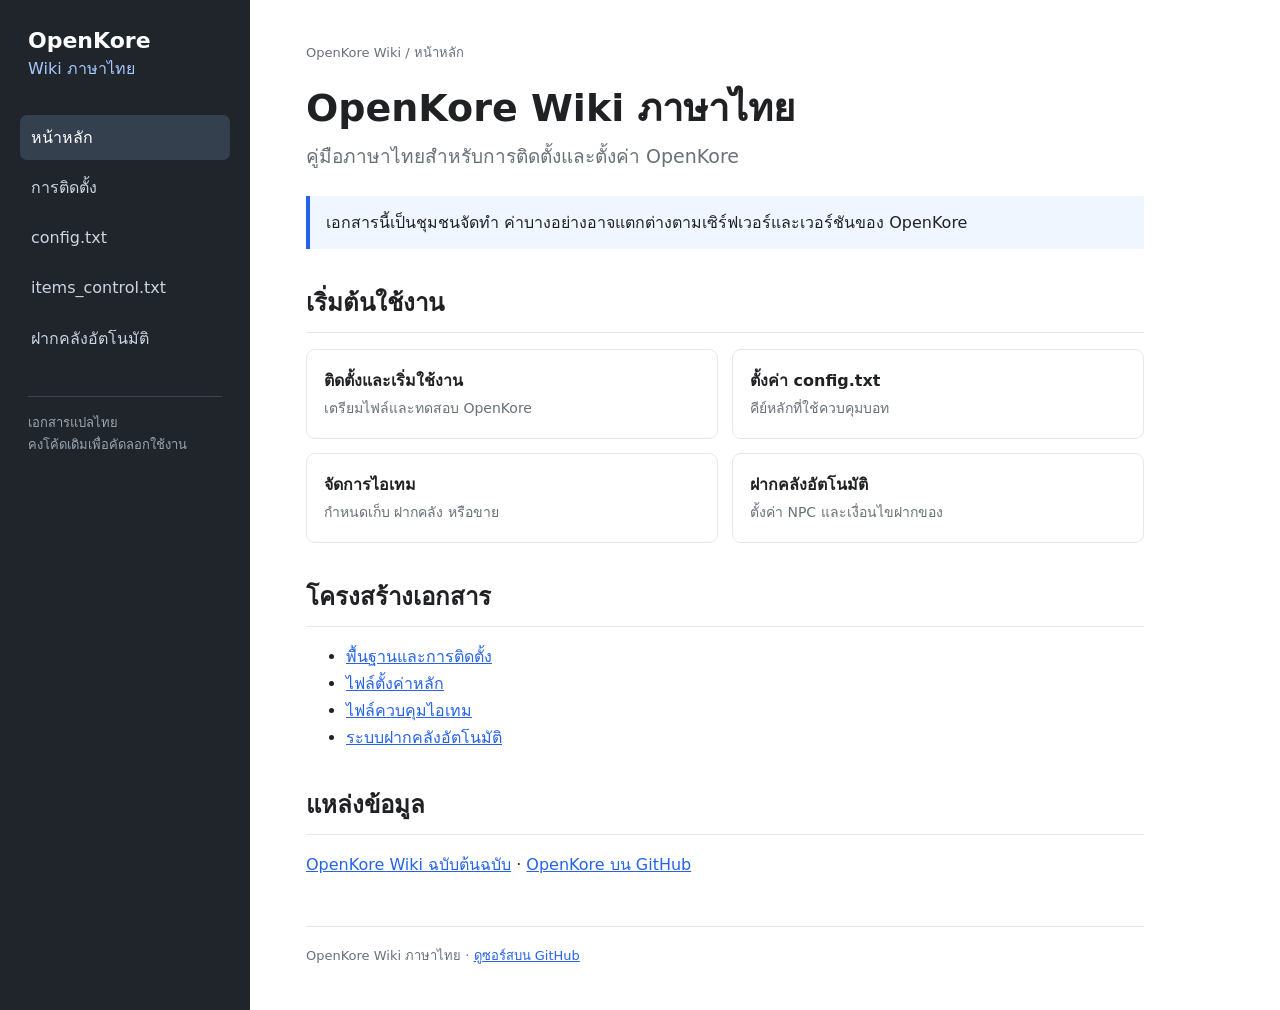
==== index.html @ 5b3c2d55 "Create Thai OpenKore wiki" ====
<!doctype html>
<html lang="th">
<head>
  <meta charset="utf-8">
  <meta name="viewport" content="width=device-width, initial-scale=1">
  <title>OpenKore Wiki ภาษาไทย</title>
  <link rel="stylesheet" href="wiki/style.css">
</head>
<body>
  <div class="layout">
    <aside class="sidebar">
      <a class="brand" href="index.html">OpenKore<br><span>Wiki ภาษาไทย</span></a>
      <nav>
        <a class="active" href="index.html">หน้าหลัก</a>
        <a href="wiki/install.html">การติดตั้ง</a>
        <a href="wiki/config.html">config.txt</a>
        <a href="wiki/items-control.html">items_control.txt</a>
        <a href="wiki/storage-auto.html">ฝากคลังอัตโนมัติ</a>
      </nav>
      <div class="side-note">เอกสารแปลไทย<br>คงโค้ดเดิมเพื่อคัดลอกใช้งาน</div>
    </aside>
    <main class="content">
      <div class="crumb">OpenKore Wiki / หน้าหลัก</div>
      <h1>OpenKore Wiki ภาษาไทย</h1>
      <p class="lead">คู่มือภาษาไทยสำหรับการติดตั้งและตั้งค่า OpenKore</p>
      <div class="notice">เอกสารนี้เป็นชุมชนจัดทำ ค่าบางอย่างอาจแตกต่างตามเซิร์ฟเวอร์และเวอร์ชันของ OpenKore</div>
      <h2>เริ่มต้นใช้งาน</h2>
      <div class="cards">
        <a href="wiki/install.html"><strong>ติดตั้งและเริ่มใช้งาน</strong><span>เตรียมไฟล์และทดสอบ OpenKore</span></a>
        <a href="wiki/config.html"><strong>ตั้งค่า config.txt</strong><span>คีย์หลักที่ใช้ควบคุมบอท</span></a>
        <a href="wiki/items-control.html"><strong>จัดการไอเทม</strong><span>กำหนดเก็บ ฝากคลัง หรือขาย</span></a>
        <a href="wiki/storage-auto.html"><strong>ฝากคลังอัตโนมัติ</strong><span>ตั้งค่า NPC และเงื่อนไขฝากของ</span></a>
      </div>
      <h2>โครงสร้างเอกสาร</h2>
      <ul>
        <li><a href="wiki/install.html">พื้นฐานและการติดตั้ง</a></li>
        <li><a href="wiki/config.html">ไฟล์ตั้งค่าหลัก</a></li>
        <li><a href="wiki/items-control.html">ไฟล์ควบคุมไอเทม</a></li>
        <li><a href="wiki/storage-auto.html">ระบบฝากคลังอัตโนมัติ</a></li>
      </ul>
      <h2>แหล่งข้อมูล</h2>
      <p><a href="https://www.openkore.com/wiki/">OpenKore Wiki ฉบับต้นฉบับ</a> · <a href="https://github.com/OpenKore/openkore">OpenKore บน GitHub</a></p>
      <footer>OpenKore Wiki ภาษาไทย · <a href="https://github.com/SuperCodeTH/openkore-wiki-th">ดูซอร์สบน GitHub</a></footer>
    </main>
  </div>
</body>
</html>
---- wiki/style.css ----
:root{--ink:#202124;--muted:#687078;--line:#e5e7eb;--blue:#2563eb;--soft:#f6f8fb;--side:#20252b}
*{box-sizing:border-box}body{margin:0;color:var(--ink);font:16px/1.7 system-ui,-apple-system,"Segoe UI",sans-serif;background:#fff}.layout{display:flex;min-height:100vh}.sidebar{width:250px;background:var(--side);color:#eef2f7;padding:28px 20px;flex:0 0 250px}.brand{display:block;color:#fff;text-decoration:none;font-size:22px;font-weight:750;line-height:1.2;margin:0 8px 34px}.brand span{color:#a9c7ff;font-size:16px;font-weight:500}.sidebar nav{display:grid;gap:5px}.sidebar nav a{color:#cbd5e1;text-decoration:none;padding:9px 11px;border-radius:7px}.sidebar nav a:hover,.sidebar nav a.active{background:#34404d;color:#fff}.side-note{border-top:1px solid #3b4652;margin:35px 8px 0;padding-top:15px;color:#9aa6b2;font-size:13px}.content{max-width:950px;width:100%;padding:42px 56px}.crumb{color:var(--muted);font-size:13px;margin-bottom:22px}h1{font-size:38px;line-height:1.2;margin:0 0 8px}h2{font-size:24px;border-bottom:1px solid var(--line);padding-bottom:8px;margin:34px 0 16px}.lead{font-size:19px;color:var(--muted);margin-top:0}.notice{background:#eff6ff;border-left:4px solid var(--blue);padding:13px 16px;margin:24px 0}.cards{display:grid;grid-template-columns:repeat(2,minmax(0,1fr));gap:14px}.cards a{display:grid;gap:3px;border:1px solid var(--line);border-radius:9px;padding:17px;color:var(--ink);text-decoration:none}.cards a:hover{border-color:#9bb8f8;box-shadow:0 3px 12px #1d4ed80f}.cards span{color:var(--muted);font-size:14px}a{color:var(--blue)}code,pre{font-family:ui-monospace,SFMono-Regular,Consolas,monospace}pre{background:#17202b;color:#e6edf3;border-radius:8px;padding:16px;overflow:auto;line-height:1.55}table{border-collapse:collapse;width:100%;margin:14px 0}th,td{border:1px solid var(--line);padding:9px 11px;text-align:left;vertical-align:top}th{background:var(--soft)}footer{border-top:1px solid var(--line);margin-top:48px;padding-top:18px;color:var(--muted);font-size:13px}@media(max-width:720px){.layout{display:block}.sidebar{width:auto}.content{padding:28px 20px}.cards{grid-template-columns:1fr}h1{font-size:30px}}
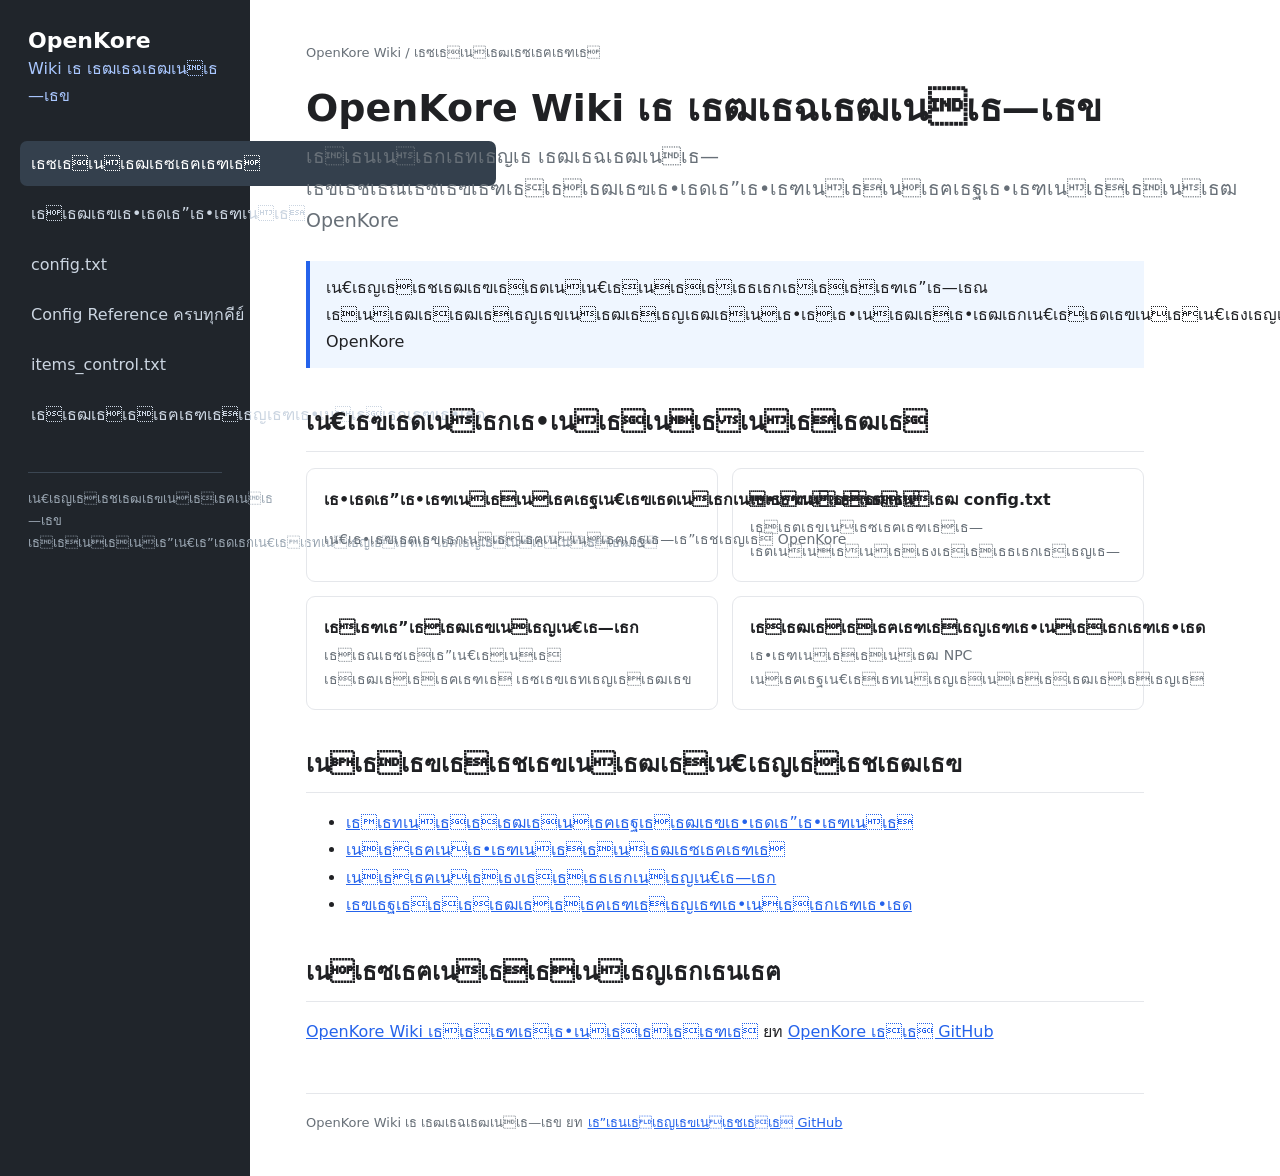
==== commit ad07fbca: "Add complete Thai config reference" ====
--- a/index.html
+++ b/index.html
@@ -1,47 +1,50 @@
-<!doctype html>
+﻿<!doctype html>
 <html lang="th">
 <head>
   <meta charset="utf-8">
   <meta name="viewport" content="width=device-width, initial-scale=1">
-  <title>OpenKore Wiki ภาษาไทย</title>
+  <title>OpenKore Wiki เธ เธฒเธฉเธฒเนเธ—เธข</title>
   <link rel="stylesheet" href="wiki/style.css">
 </head>
 <body>
   <div class="layout">
     <aside class="sidebar">
-      <a class="brand" href="index.html">OpenKore<br><span>Wiki ภาษาไทย</span></a>
+      <a class="brand" href="index.html">OpenKore<br><span>Wiki เธ เธฒเธฉเธฒเนเธ—เธข</span></a>
       <nav>
-        <a class="active" href="index.html">หน้าหลัก</a>
-        <a href="wiki/install.html">การติดตั้ง</a>
+        <a class="active" href="index.html">เธซเธเนเธฒเธซเธฅเธฑเธ</a>
+        <a href="wiki/install.html">เธเธฒเธฃเธ•เธดเธ”เธ•เธฑเนเธ</a>
         <a href="wiki/config.html">config.txt</a>
+        <a href="wiki/config-reference.html">Config Reference ครบทุกคีย์</a>
         <a href="wiki/items-control.html">items_control.txt</a>
-        <a href="wiki/storage-auto.html">ฝากคลังอัตโนมัติ</a>
+        <a href="wiki/storage-auto.html">เธเธฒเธเธเธฅเธฑเธเธญเธฑเธ•เนเธเธกเธฑเธ•เธด</a>
       </nav>
-      <div class="side-note">เอกสารแปลไทย<br>คงโค้ดเดิมเพื่อคัดลอกใช้งาน</div>
+      <div class="side-note">เน€เธญเธเธชเธฒเธฃเนเธเธฅเนเธ—เธข<br>เธเธเนเธเนเธ”เน€เธ”เธดเธกเน€เธเธทเนเธญเธเธฑเธ”เธฅเธญเธเนเธเนเธเธฒเธ</div>
     </aside>
     <main class="content">
-      <div class="crumb">OpenKore Wiki / หน้าหลัก</div>
-      <h1>OpenKore Wiki ภาษาไทย</h1>
-      <p class="lead">คู่มือภาษาไทยสำหรับการติดตั้งและตั้งค่า OpenKore</p>
-      <div class="notice">เอกสารนี้เป็นชุมชนจัดทำ ค่าบางอย่างอาจแตกต่างตามเซิร์ฟเวอร์และเวอร์ชันของ OpenKore</div>
-      <h2>เริ่มต้นใช้งาน</h2>
+      <div class="crumb">OpenKore Wiki / เธซเธเนเธฒเธซเธฅเธฑเธ</div>
+      <h1>OpenKore Wiki เธ เธฒเธฉเธฒเนเธ—เธข</h1>
+      <p class="lead">เธเธนเนเธกเธทเธญเธ เธฒเธฉเธฒเนเธ—เธขเธชเธณเธซเธฃเธฑเธเธเธฒเธฃเธ•เธดเธ”เธ•เธฑเนเธเนเธฅเธฐเธ•เธฑเนเธเธเนเธฒ OpenKore</p>
+      <div class="notice">เน€เธญเธเธชเธฒเธฃเธเธตเนเน€เธเนเธเธเธธเธกเธเธเธเธฑเธ”เธ—เธณ เธเนเธฒเธเธฒเธเธญเธขเนเธฒเธเธญเธฒเธเนเธ•เธเธ•เนเธฒเธเธ•เธฒเธกเน€เธเธดเธฃเนเธเน€เธงเธญเธฃเนเนเธฅเธฐเน€เธงเธญเธฃเนเธเธฑเธเธเธญเธ OpenKore</div>
+      <h2>เน€เธฃเธดเนเธกเธ•เนเธเนเธเนเธเธฒเธ</h2>
       <div class="cards">
-        <a href="wiki/install.html"><strong>ติดตั้งและเริ่มใช้งาน</strong><span>เตรียมไฟล์และทดสอบ OpenKore</span></a>
-        <a href="wiki/config.html"><strong>ตั้งค่า config.txt</strong><span>คีย์หลักที่ใช้ควบคุมบอท</span></a>
-        <a href="wiki/items-control.html"><strong>จัดการไอเทม</strong><span>กำหนดเก็บ ฝากคลัง หรือขาย</span></a>
-        <a href="wiki/storage-auto.html"><strong>ฝากคลังอัตโนมัติ</strong><span>ตั้งค่า NPC และเงื่อนไขฝากของ</span></a>
+        <a href="wiki/install.html"><strong>เธ•เธดเธ”เธ•เธฑเนเธเนเธฅเธฐเน€เธฃเธดเนเธกเนเธเนเธเธฒเธ</strong><span>เน€เธ•เธฃเธตเธขเธกเนเธเธฅเนเนเธฅเธฐเธ—เธ”เธชเธญเธ OpenKore</span></a>
+        <a href="wiki/config.html"><strong>เธ•เธฑเนเธเธเนเธฒ config.txt</strong><span>เธเธตเธขเนเธซเธฅเธฑเธเธ—เธตเนเนเธเนเธเธงเธเธเธธเธกเธเธญเธ—</span></a>
+        <a href="wiki/items-control.html"><strong>เธเธฑเธ”เธเธฒเธฃเนเธญเน€เธ—เธก</strong><span>เธเธณเธซเธเธ”เน€เธเนเธ เธเธฒเธเธเธฅเธฑเธ เธซเธฃเธทเธญเธเธฒเธข</span></a>
+        <a href="wiki/storage-auto.html"><strong>เธเธฒเธเธเธฅเธฑเธเธญเธฑเธ•เนเธเธกเธฑเธ•เธด</strong><span>เธ•เธฑเนเธเธเนเธฒ NPC เนเธฅเธฐเน€เธเธทเนเธญเธเนเธเธเธฒเธเธเธญเธ</span></a>
       </div>
-      <h2>โครงสร้างเอกสาร</h2>
+      <h2>เนเธเธฃเธเธชเธฃเนเธฒเธเน€เธญเธเธชเธฒเธฃ</h2>
       <ul>
-        <li><a href="wiki/install.html">พื้นฐานและการติดตั้ง</a></li>
-        <li><a href="wiki/config.html">ไฟล์ตั้งค่าหลัก</a></li>
-        <li><a href="wiki/items-control.html">ไฟล์ควบคุมไอเทม</a></li>
-        <li><a href="wiki/storage-auto.html">ระบบฝากคลังอัตโนมัติ</a></li>
+        <li><a href="wiki/install.html">เธเธทเนเธเธเธฒเธเนเธฅเธฐเธเธฒเธฃเธ•เธดเธ”เธ•เธฑเนเธ</a></li>
+        <li><a href="wiki/config.html">เนเธเธฅเนเธ•เธฑเนเธเธเนเธฒเธซเธฅเธฑเธ</a></li>
+        <li><a href="wiki/items-control.html">เนเธเธฅเนเธเธงเธเธเธธเธกเนเธญเน€เธ—เธก</a></li>
+        <li><a href="wiki/storage-auto.html">เธฃเธฐเธเธเธเธฒเธเธเธฅเธฑเธเธญเธฑเธ•เนเธเธกเธฑเธ•เธด</a></li>
       </ul>
-      <h2>แหล่งข้อมูล</h2>
-      <p><a href="https://www.openkore.com/wiki/">OpenKore Wiki ฉบับต้นฉบับ</a> · <a href="https://github.com/OpenKore/openkore">OpenKore บน GitHub</a></p>
-      <footer>OpenKore Wiki ภาษาไทย · <a href="https://github.com/SuperCodeTH/openkore-wiki-th">ดูซอร์สบน GitHub</a></footer>
+      <h2>เนเธซเธฅเนเธเธเนเธญเธกเธนเธฅ</h2>
+      <p><a href="https://www.openkore.com/wiki/">OpenKore Wiki เธเธเธฑเธเธ•เนเธเธเธเธฑเธ</a> ยท <a href="https://github.com/OpenKore/openkore">OpenKore เธเธ GitHub</a></p>
+      <footer>OpenKore Wiki เธ เธฒเธฉเธฒเนเธ—เธข ยท <a href="https://github.com/SuperCodeTH/openkore-wiki-th">เธ”เธนเธเธญเธฃเนเธชเธเธ GitHub</a></footer>
     </main>
   </div>
 </body>
 </html>
+
+
--- a/wiki/style.css
+++ b/wiki/style.css
@@ -1,2 +1,3 @@
-:root{--ink:#202124;--muted:#687078;--line:#e5e7eb;--blue:#2563eb;--soft:#f6f8fb;--side:#20252b}
-*{box-sizing:border-box}body{margin:0;color:var(--ink);font:16px/1.7 system-ui,-apple-system,"Segoe UI",sans-serif;background:#fff}.layout{display:flex;min-height:100vh}.sidebar{width:250px;background:var(--side);color:#eef2f7;padding:28px 20px;flex:0 0 250px}.brand{display:block;color:#fff;text-decoration:none;font-size:22px;font-weight:750;line-height:1.2;margin:0 8px 34px}.brand span{color:#a9c7ff;font-size:16px;font-weight:500}.sidebar nav{display:grid;gap:5px}.sidebar nav a{color:#cbd5e1;text-decoration:none;padding:9px 11px;border-radius:7px}.sidebar nav a:hover,.sidebar nav a.active{background:#34404d;color:#fff}.side-note{border-top:1px solid #3b4652;margin:35px 8px 0;padding-top:15px;color:#9aa6b2;font-size:13px}.content{max-width:950px;width:100%;padding:42px 56px}.crumb{color:var(--muted);font-size:13px;margin-bottom:22px}h1{font-size:38px;line-height:1.2;margin:0 0 8px}h2{font-size:24px;border-bottom:1px solid var(--line);padding-bottom:8px;margin:34px 0 16px}.lead{font-size:19px;color:var(--muted);margin-top:0}.notice{background:#eff6ff;border-left:4px solid var(--blue);padding:13px 16px;margin:24px 0}.cards{display:grid;grid-template-columns:repeat(2,minmax(0,1fr));gap:14px}.cards a{display:grid;gap:3px;border:1px solid var(--line);border-radius:9px;padding:17px;color:var(--ink);text-decoration:none}.cards a:hover{border-color:#9bb8f8;box-shadow:0 3px 12px #1d4ed80f}.cards span{color:var(--muted);font-size:14px}a{color:var(--blue)}code,pre{font-family:ui-monospace,SFMono-Regular,Consolas,monospace}pre{background:#17202b;color:#e6edf3;border-radius:8px;padding:16px;overflow:auto;line-height:1.55}table{border-collapse:collapse;width:100%;margin:14px 0}th,td{border:1px solid var(--line);padding:9px 11px;text-align:left;vertical-align:top}th{background:var(--soft)}footer{border-top:1px solid var(--line);margin-top:48px;padding-top:18px;color:var(--muted);font-size:13px}@media(max-width:720px){.layout{display:block}.sidebar{width:auto}.content{padding:28px 20px}.cards{grid-template-columns:1fr}h1{font-size:30px}}
+﻿:root{--ink:#202124;--muted:#687078;--line:#e5e7eb;--blue:#2563eb;--soft:#f6f8fb;--side:#20252b}
+*{box-sizing:border-box}body{margin:0;color:var(--ink);font:16px/1.7 system-ui,-apple-system,"Segoe UI",sans-serif;background:#fff}.layout{display:flex;min-height:100vh}.sidebar{width:250px;background:var(--side);color:#eef2f7;padding:28px 20px;flex:0 0 250px}.brand{display:block;color:#fff;text-decoration:none;font-size:22px;font-weight:750;line-height:1.2;margin:0 8px 34px}.brand span{color:#a9c7ff;font-size:16px;font-weight:500}.sidebar nav{display:grid;gap:5px}.sidebar nav a{color:#cbd5e1;text-decoration:none;padding:9px 11px;border-radius:7px}.sidebar nav a:hover,.sidebar nav a.active{background:#34404d;color:#fff}.side-note{border-top:1px solid #3b4652;margin:35px 8px 0;padding-top:15px;color:#9aa6b2;font-size:13px}.content{max-width:950px;width:100%;padding:42px 56px}.crumb{color:var(--muted);font-size:13px;margin-bottom:22px}h1{font-size:38px;line-height:1.2;margin:0 0 8px}h2{font-size:24px;border-bottom:1px solid var(--line);padding-bottom:8px;margin:34px 0 16px}.lead{font-size:19px;color:var(--muted);margin-top:0}.notice{background:#eff6ff;border-left:4px solid var(--blue);padding:13px 16px;margin:24px 0}.cards{display:grid;grid-template-columns:repeat(2,minmax(0,1fr));gap:14px}.cards a{display:grid;gap:3px;border:1px solid var(--line);border-radius:9px;padding:17px;color:var(--ink);text-decoration:none}.cards a:hover{border-color:#9bb8f8;box-shadow:0 3px 12px #1d4ed80f}.cards span{color:var(--muted);font-size:14px}a{color:var(--blue)}code,pre{font-family:ui-monospace,SFMono-Regular,Consolas,monospace}pre{background:#17202b;color:#e6edf3;border-radius:8px;padding:16px;overflow:auto;line-height:1.55}.table-scroll{overflow-x:auto}table{border-collapse:collapse;width:100%;margin:14px 0;min-width:760px}th,td{border:1px solid var(--line);padding:9px 11px;text-align:left;vertical-align:top}th{background:var(--soft)}footer{border-top:1px solid var(--line);margin-top:48px;padding-top:18px;color:var(--muted);font-size:13px}@media(max-width:720px){.layout{display:block}.sidebar{width:auto}.content{padding:28px 20px}.cards{grid-template-columns:1fr}h1{font-size:30px}}
+
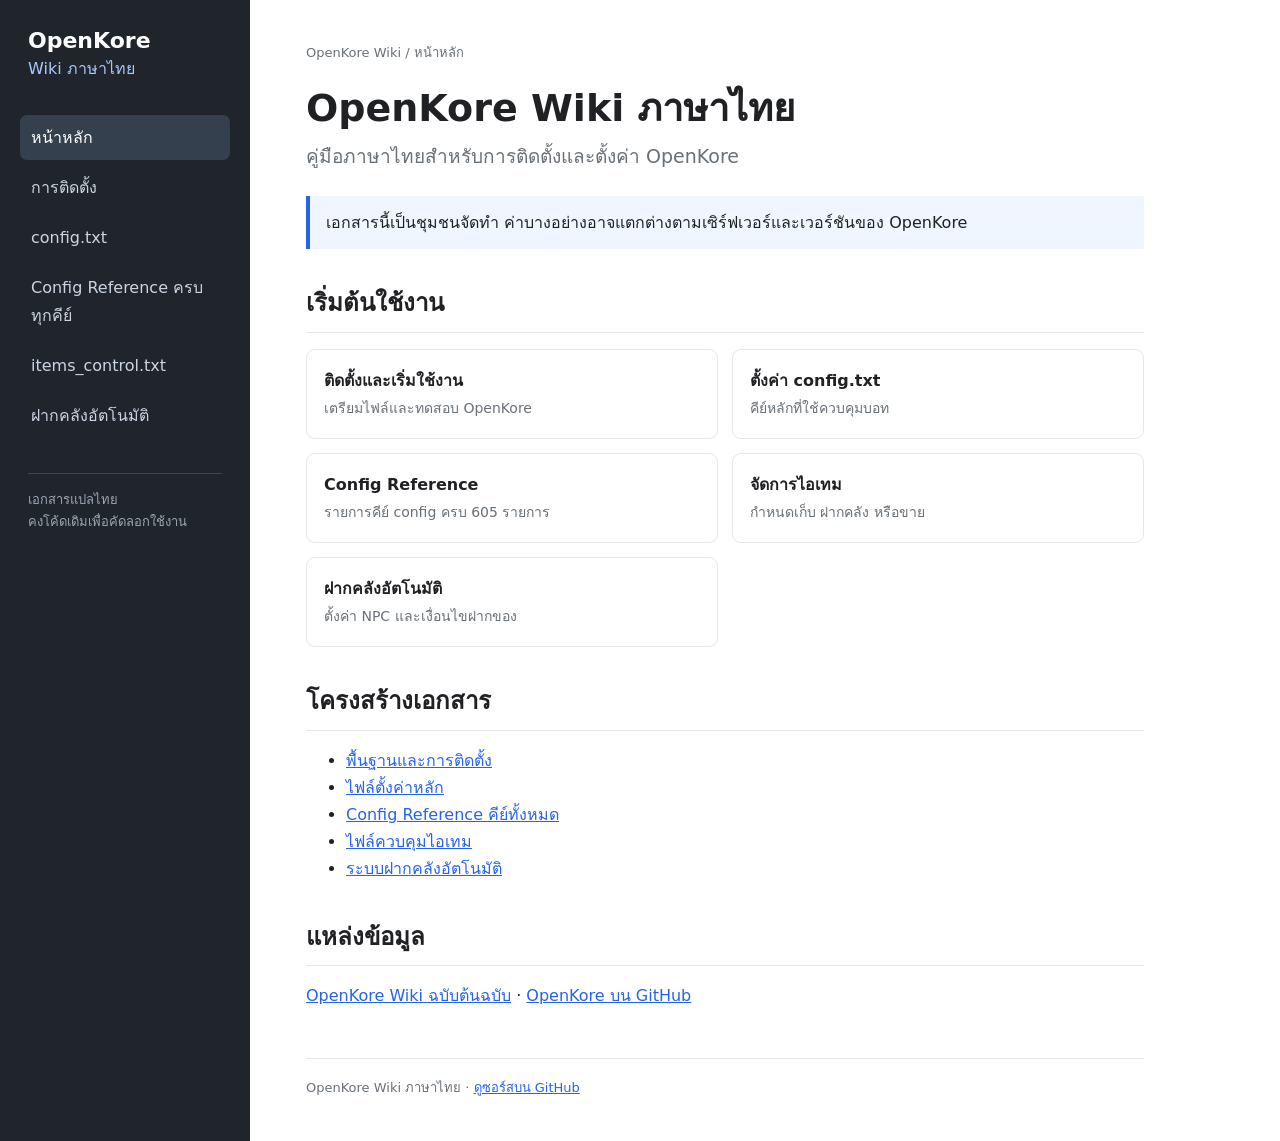
==== commit 04010f00: "Fix home navigation and Thai encoding" ====
--- a/index.html
+++ b/index.html
@@ -3,48 +3,48 @@
 <head>
   <meta charset="utf-8">
   <meta name="viewport" content="width=device-width, initial-scale=1">
-  <title>OpenKore Wiki เธ เธฒเธฉเธฒเนเธ—เธข</title>
+  <title>OpenKore Wiki ภาษาไทย</title>
   <link rel="stylesheet" href="wiki/style.css">
 </head>
 <body>
   <div class="layout">
     <aside class="sidebar">
-      <a class="brand" href="index.html">OpenKore<br><span>Wiki เธ เธฒเธฉเธฒเนเธ—เธข</span></a>
+      <a class="brand" href="index.html">OpenKore<br><span>Wiki ภาษาไทย</span></a>
       <nav>
-        <a class="active" href="index.html">เธซเธเนเธฒเธซเธฅเธฑเธ</a>
-        <a href="wiki/install.html">เธเธฒเธฃเธ•เธดเธ”เธ•เธฑเนเธ</a>
+        <a class="active" href="index.html">หน้าหลัก</a>
+        <a href="wiki/install.html">การติดตั้ง</a>
         <a href="wiki/config.html">config.txt</a>
         <a href="wiki/config-reference.html">Config Reference ครบทุกคีย์</a>
         <a href="wiki/items-control.html">items_control.txt</a>
-        <a href="wiki/storage-auto.html">เธเธฒเธเธเธฅเธฑเธเธญเธฑเธ•เนเธเธกเธฑเธ•เธด</a>
+        <a href="wiki/storage-auto.html">ฝากคลังอัตโนมัติ</a>
       </nav>
-      <div class="side-note">เน€เธญเธเธชเธฒเธฃเนเธเธฅเนเธ—เธข<br>เธเธเนเธเนเธ”เน€เธ”เธดเธกเน€เธเธทเนเธญเธเธฑเธ”เธฅเธญเธเนเธเนเธเธฒเธ</div>
+      <div class="side-note">เอกสารแปลไทย<br>คงโค้ดเดิมเพื่อคัดลอกใช้งาน</div>
     </aside>
     <main class="content">
-      <div class="crumb">OpenKore Wiki / เธซเธเนเธฒเธซเธฅเธฑเธ</div>
-      <h1>OpenKore Wiki เธ เธฒเธฉเธฒเนเธ—เธข</h1>
-      <p class="lead">เธเธนเนเธกเธทเธญเธ เธฒเธฉเธฒเนเธ—เธขเธชเธณเธซเธฃเธฑเธเธเธฒเธฃเธ•เธดเธ”เธ•เธฑเนเธเนเธฅเธฐเธ•เธฑเนเธเธเนเธฒ OpenKore</p>
-      <div class="notice">เน€เธญเธเธชเธฒเธฃเธเธตเนเน€เธเนเธเธเธธเธกเธเธเธเธฑเธ”เธ—เธณ เธเนเธฒเธเธฒเธเธญเธขเนเธฒเธเธญเธฒเธเนเธ•เธเธ•เนเธฒเธเธ•เธฒเธกเน€เธเธดเธฃเนเธเน€เธงเธญเธฃเนเนเธฅเธฐเน€เธงเธญเธฃเนเธเธฑเธเธเธญเธ OpenKore</div>
-      <h2>เน€เธฃเธดเนเธกเธ•เนเธเนเธเนเธเธฒเธ</h2>
+      <div class="crumb">OpenKore Wiki / หน้าหลัก</div>
+      <h1>OpenKore Wiki ภาษาไทย</h1>
+      <p class="lead">คู่มือภาษาไทยสำหรับการติดตั้งและตั้งค่า OpenKore</p>
+      <div class="notice">เอกสารนี้เป็นชุมชนจัดทำ ค่าบางอย่างอาจแตกต่างตามเซิร์ฟเวอร์และเวอร์ชันของ OpenKore</div>
+      <h2>เริ่มต้นใช้งาน</h2>
       <div class="cards">
-        <a href="wiki/install.html"><strong>เธ•เธดเธ”เธ•เธฑเนเธเนเธฅเธฐเน€เธฃเธดเนเธกเนเธเนเธเธฒเธ</strong><span>เน€เธ•เธฃเธตเธขเธกเนเธเธฅเนเนเธฅเธฐเธ—เธ”เธชเธญเธ OpenKore</span></a>
-        <a href="wiki/config.html"><strong>เธ•เธฑเนเธเธเนเธฒ config.txt</strong><span>เธเธตเธขเนเธซเธฅเธฑเธเธ—เธตเนเนเธเนเธเธงเธเธเธธเธกเธเธญเธ—</span></a>
-        <a href="wiki/items-control.html"><strong>เธเธฑเธ”เธเธฒเธฃเนเธญเน€เธ—เธก</strong><span>เธเธณเธซเธเธ”เน€เธเนเธ เธเธฒเธเธเธฅเธฑเธ เธซเธฃเธทเธญเธเธฒเธข</span></a>
-        <a href="wiki/storage-auto.html"><strong>เธเธฒเธเธเธฅเธฑเธเธญเธฑเธ•เนเธเธกเธฑเธ•เธด</strong><span>เธ•เธฑเนเธเธเนเธฒ NPC เนเธฅเธฐเน€เธเธทเนเธญเธเนเธเธเธฒเธเธเธญเธ</span></a>
+        <a href="wiki/install.html"><strong>ติดตั้งและเริ่มใช้งาน</strong><span>เตรียมไฟล์และทดสอบ OpenKore</span></a>
+        <a href="wiki/config.html"><strong>ตั้งค่า config.txt</strong><span>คีย์หลักที่ใช้ควบคุมบอท</span></a>
+        <a href="wiki/config-reference.html"><strong>Config Reference</strong><span>รายการคีย์ config ครบ 605 รายการ</span></a>
+        <a href="wiki/items-control.html"><strong>จัดการไอเทม</strong><span>กำหนดเก็บ ฝากคลัง หรือขาย</span></a>
+        <a href="wiki/storage-auto.html"><strong>ฝากคลังอัตโนมัติ</strong><span>ตั้งค่า NPC และเงื่อนไขฝากของ</span></a>
       </div>
-      <h2>เนเธเธฃเธเธชเธฃเนเธฒเธเน€เธญเธเธชเธฒเธฃ</h2>
+      <h2>โครงสร้างเอกสาร</h2>
       <ul>
-        <li><a href="wiki/install.html">เธเธทเนเธเธเธฒเธเนเธฅเธฐเธเธฒเธฃเธ•เธดเธ”เธ•เธฑเนเธ</a></li>
-        <li><a href="wiki/config.html">เนเธเธฅเนเธ•เธฑเนเธเธเนเธฒเธซเธฅเธฑเธ</a></li>
-        <li><a href="wiki/items-control.html">เนเธเธฅเนเธเธงเธเธเธธเธกเนเธญเน€เธ—เธก</a></li>
-        <li><a href="wiki/storage-auto.html">เธฃเธฐเธเธเธเธฒเธเธเธฅเธฑเธเธญเธฑเธ•เนเธเธกเธฑเธ•เธด</a></li>
+        <li><a href="wiki/install.html">พื้นฐานและการติดตั้ง</a></li>
+        <li><a href="wiki/config.html">ไฟล์ตั้งค่าหลัก</a></li>
+        <li><a href="wiki/config-reference.html">Config Reference คีย์ทั้งหมด</a></li>
+        <li><a href="wiki/items-control.html">ไฟล์ควบคุมไอเทม</a></li>
+        <li><a href="wiki/storage-auto.html">ระบบฝากคลังอัตโนมัติ</a></li>
       </ul>
-      <h2>เนเธซเธฅเนเธเธเนเธญเธกเธนเธฅ</h2>
-      <p><a href="https://www.openkore.com/wiki/">OpenKore Wiki เธเธเธฑเธเธ•เนเธเธเธเธฑเธ</a> ยท <a href="https://github.com/OpenKore/openkore">OpenKore เธเธ GitHub</a></p>
-      <footer>OpenKore Wiki เธ เธฒเธฉเธฒเนเธ—เธข ยท <a href="https://github.com/SuperCodeTH/openkore-wiki-th">เธ”เธนเธเธญเธฃเนเธชเธเธ GitHub</a></footer>
+      <h2>แหล่งข้อมูล</h2>
+      <p><a href="https://www.openkore.com/wiki/">OpenKore Wiki ฉบับต้นฉบับ</a> · <a href="https://github.com/OpenKore/openkore">OpenKore บน GitHub</a></p>
+      <footer>OpenKore Wiki ภาษาไทย · <a href="https://github.com/SuperCodeTH/openkore-wiki-th">ดูซอร์สบน GitHub</a></footer>
     </main>
   </div>
 </body>
 </html>
-
-
